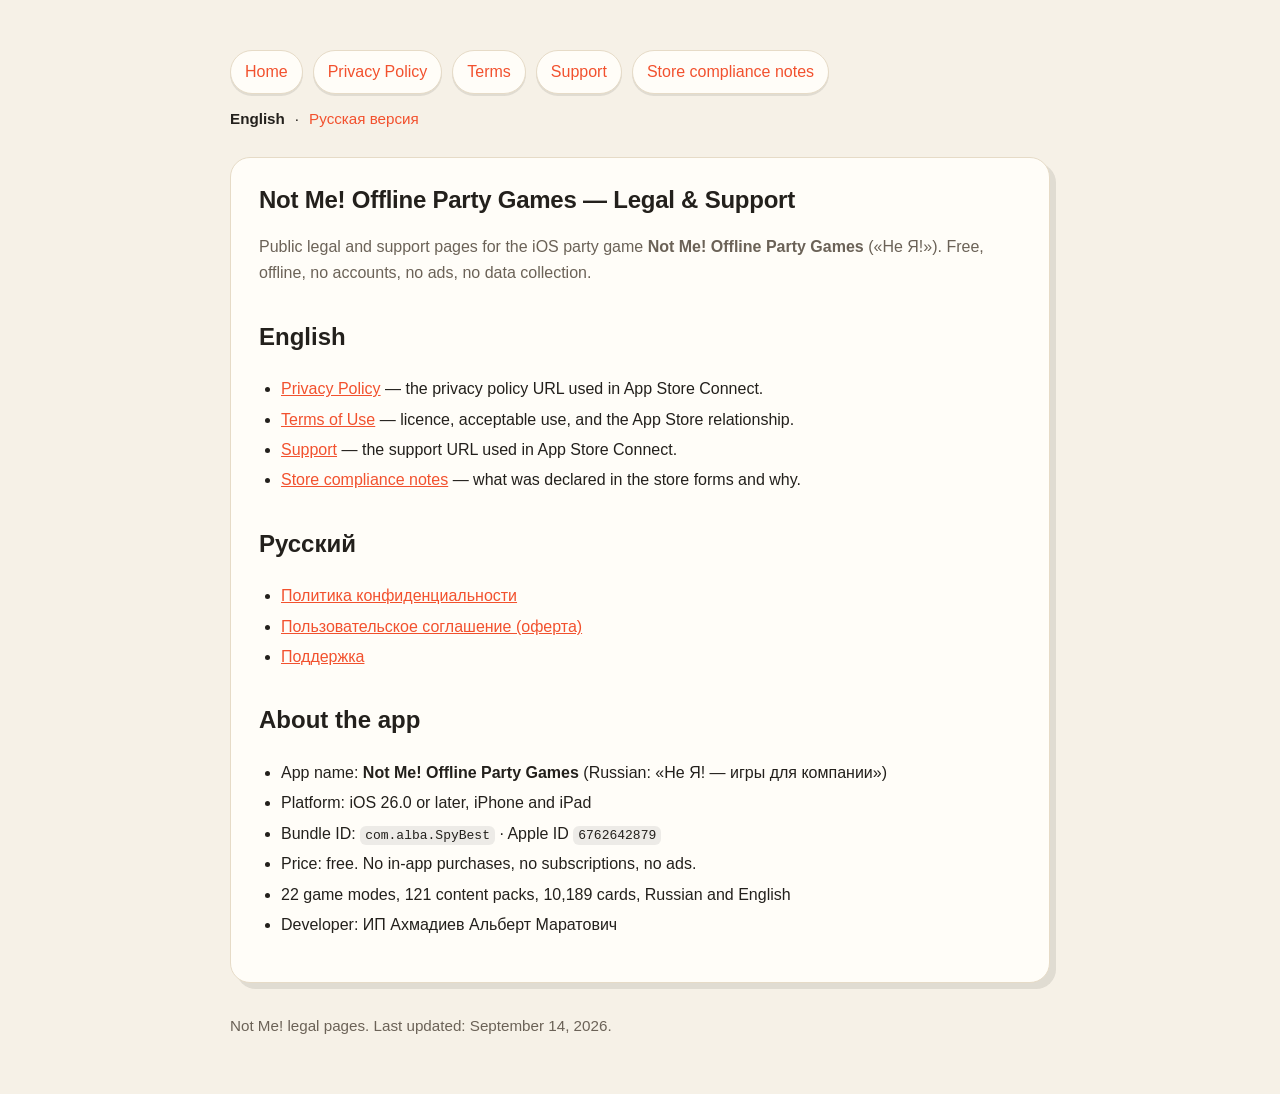
==== index.html @ 0fd3f140 "docs: legal and support pages for Not Me! Offline Party Games Public EN/RU privacy policy, terms of " ====
<!doctype html>
<html lang="en"><head><meta charset="utf-8"><meta name="viewport" content="width=device-width, initial-scale=1"><title>Legal &amp; Support — Not Me! Offline Party Games</title><link rel="stylesheet" href="styles.css"></head>
<body><main><nav><a href="./">Home</a><a href="privacy.html">Privacy Policy</a><a href="terms.html">Terms</a><a href="support.html">Support</a><a href="store-compliance.html">Store compliance notes</a></nav>
<p class="lang"><strong>English</strong> · <a href="privacy-ru.html">Русская версия</a></p>
<section class="card">
<h1>Not Me! Offline Party Games — Legal &amp; Support</h1>
<p class="muted">Public legal and support pages for the iOS party game <strong>Not Me! Offline Party Games</strong> («Не Я!»). Free, offline, no accounts, no ads, no data collection.</p>
<h2>English</h2>
<ul>
<li><a href="privacy.html">Privacy Policy</a> — the privacy policy URL used in App Store Connect.</li>
<li><a href="terms.html">Terms of Use</a> — licence, acceptable use, and the App Store relationship.</li>
<li><a href="support.html">Support</a> — the support URL used in App Store Connect.</li>
<li><a href="store-compliance.html">Store compliance notes</a> — what was declared in the store forms and why.</li>
</ul>
<h2>Русский</h2>
<ul>
<li><a href="privacy-ru.html">Политика конфиденциальности</a></li>
<li><a href="terms-ru.html">Пользовательское соглашение (оферта)</a></li>
<li><a href="support-ru.html">Поддержка</a></li>
</ul>
<h2>About the app</h2>
<ul>
<li>App name: <strong>Not Me! Offline Party Games</strong> (Russian: «Не Я! — игры для компании»)</li>
<li>Platform: iOS 26.0 or later, iPhone and iPad</li>
<li>Bundle ID: <code>com.alba.SpyBest</code> · Apple ID <code>6762642879</code></li>
<li>Price: free. No in-app purchases, no subscriptions, no ads.</li>
<li>22 game modes, 121 content packs, 10,189 cards, Russian and English</li>
<li>Developer: ИП Ахмадиев Альберт Маратович</li>
</ul>
</section><footer>Not Me! legal pages. Last updated: September 14, 2026.</footer></main></body></html>
---- styles.css ----
:root {
  color-scheme: light dark;
  --bg: #f6f1e7;
  --card: #fffdf8;
  --text: #23201c;
  --muted: #6b6257;
  --accent: #f2512e;
  --border: #e6dbc7;
  --shadow: rgba(35, 32, 28, .10);
}
@media (prefers-color-scheme: dark) {
  :root {
    --bg: #1c1814;
    --card: #262119;
    --text: #f4ece0;
    --muted: #b9ab97;
    --accent: #ff7a5c;
    --border: #3b332a;
    --shadow: rgba(0, 0, 0, .45);
  }
}
* { box-sizing: border-box; }
body {
  margin: 0;
  font-family: -apple-system, BlinkMacSystemFont, "Segoe UI", Roboto, Arial, sans-serif;
  background: var(--bg);
  color: var(--text);
  line-height: 1.65;
}
main { max-width: 860px; margin: 0 auto; padding: 32px 20px 56px; }
nav { display: flex; flex-wrap: wrap; gap: 10px; margin: 18px 0 12px; }
nav a {
  background: var(--card);
  border: 1px solid var(--border);
  border-radius: 999px;
  padding: 8px 14px;
  text-decoration: none;
  box-shadow: 0 2px 0 var(--shadow);
}
nav a:hover { border-color: var(--accent); }
.lang { display: flex; gap: 10px; margin: 0 0 26px; font-size: .95rem; }
.lang a { text-decoration: none; }
a { color: var(--accent); }
.card {
  background: var(--card);
  border: 1px solid var(--border);
  border-radius: 20px;
  padding: 28px;
  box-shadow: 6px 6px 0 var(--shadow);
}
h1 { line-height: 1.15; margin-top: 0; letter-spacing: -.01em; }
h2 { margin-top: 30px; }
.muted { color: var(--muted); }
code { background: rgba(127, 127, 127, .14); padding: 2px 5px; border-radius: 6px; }
ul { padding-left: 22px; }
li { margin: 4px 0; }
footer { margin-top: 30px; color: var(--muted); font-size: .95rem; }
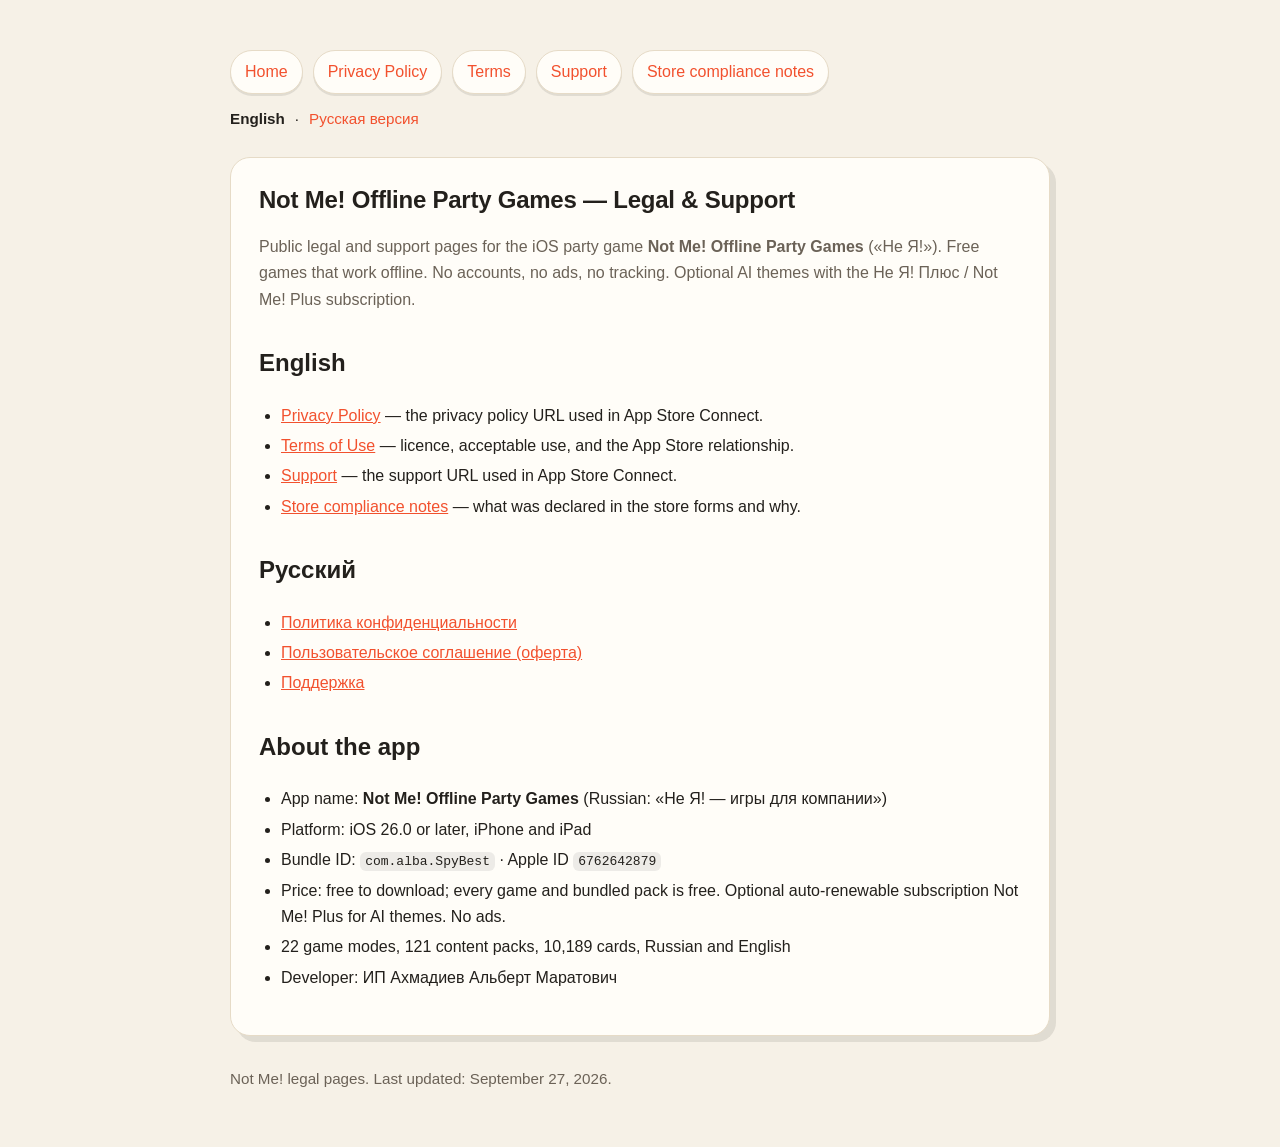
==== commit d0e2a1cc: "docs: privacy, terms and support for version 1.2 (AI themes, Not Me! Plus) Version 1.2 adds one opti" ====
--- a/index.html
+++ b/index.html
@@ -4,7 +4,7 @@
 <p class="lang"><strong>English</strong> · <a href="privacy-ru.html">Русская версия</a></p>
 <section class="card">
 <h1>Not Me! Offline Party Games — Legal &amp; Support</h1>
-<p class="muted">Public legal and support pages for the iOS party game <strong>Not Me! Offline Party Games</strong> («Не Я!»). Free, offline, no accounts, no ads, no data collection.</p>
+<p class="muted">Public legal and support pages for the iOS party game <strong>Not Me! Offline Party Games</strong> («Не Я!»). Free games that work offline. No accounts, no ads, no tracking. Optional AI themes with the Не Я! Плюс / Not Me! Plus subscription.</p>
 <h2>English</h2>
 <ul>
 <li><a href="privacy.html">Privacy Policy</a> — the privacy policy URL used in App Store Connect.</li>
@@ -23,8 +23,8 @@
 <li>App name: <strong>Not Me! Offline Party Games</strong> (Russian: «Не Я! — игры для компании»)</li>
 <li>Platform: iOS 26.0 or later, iPhone and iPad</li>
 <li>Bundle ID: <code>com.alba.SpyBest</code> · Apple ID <code>6762642879</code></li>
-<li>Price: free. No in-app purchases, no subscriptions, no ads.</li>
+<li>Price: free to download; every game and bundled pack is free. Optional auto-renewable subscription Not Me! Plus for AI themes. No ads.</li>
 <li>22 game modes, 121 content packs, 10,189 cards, Russian and English</li>
 <li>Developer: ИП Ахмадиев Альберт Маратович</li>
 </ul>
-</section><footer>Not Me! legal pages. Last updated: September 14, 2026.</footer></main></body></html>
+</section><footer>Not Me! legal pages. Last updated: September 27, 2026.</footer></main></body></html>
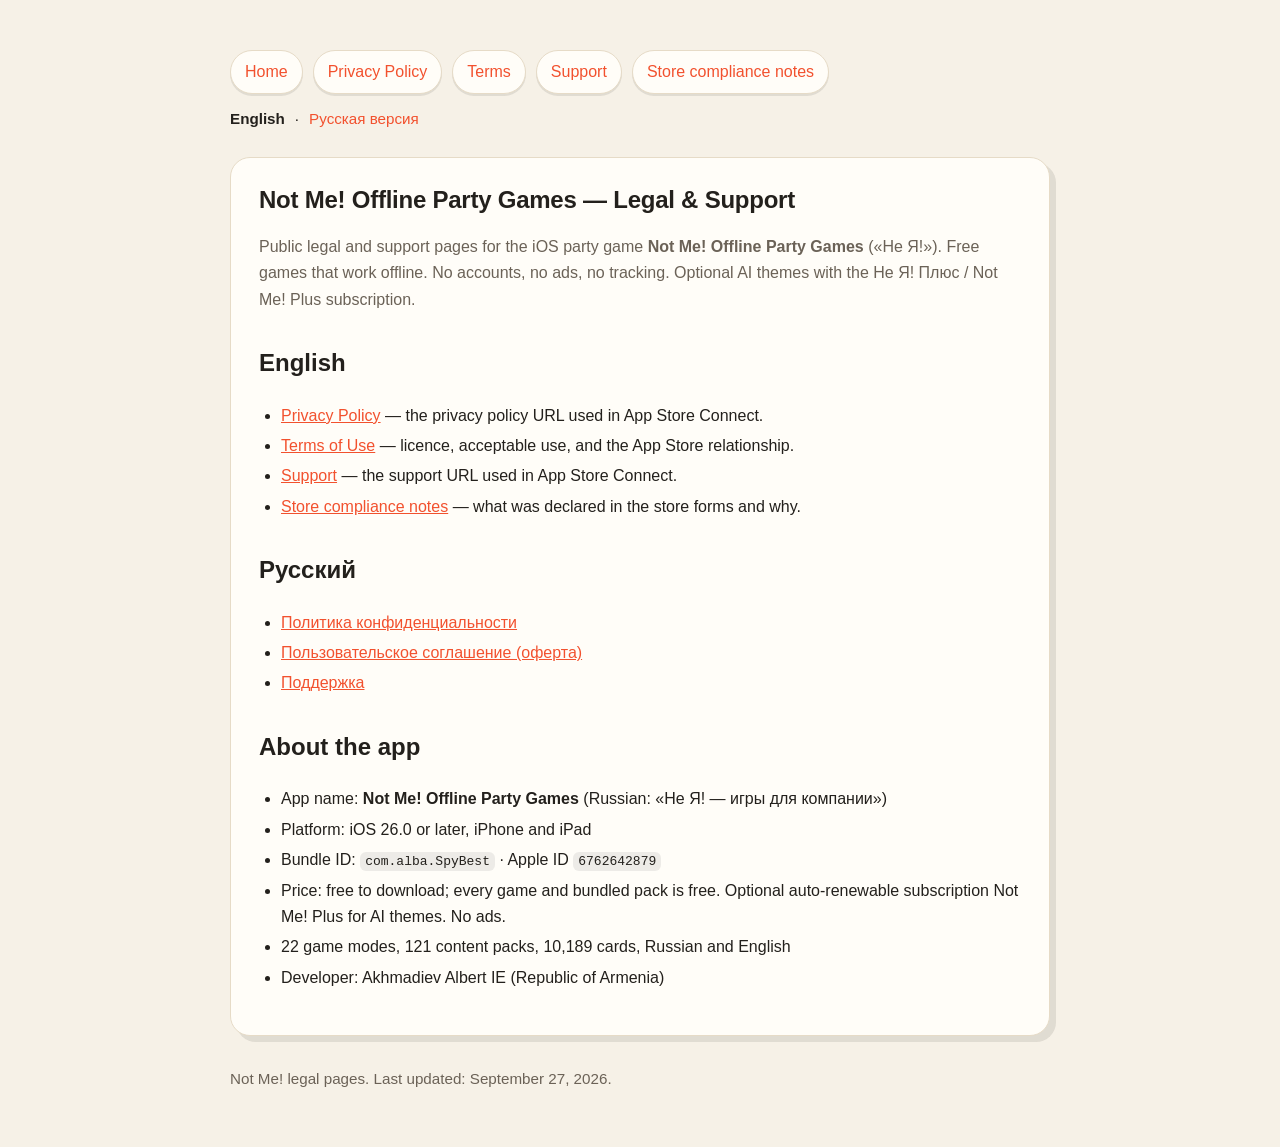
==== commit 6a549f63: "docs: publisher is Akhmadiev Albert IE (Republic of Armenia) The App Store seller is an individual e" ====
--- a/index.html
+++ b/index.html
@@ -25,6 +25,6 @@
 <li>Bundle ID: <code>com.alba.SpyBest</code> · Apple ID <code>6762642879</code></li>
 <li>Price: free to download; every game and bundled pack is free. Optional auto-renewable subscription Not Me! Plus for AI themes. No ads.</li>
 <li>22 game modes, 121 content packs, 10,189 cards, Russian and English</li>
-<li>Developer: ИП Ахмадиев Альберт Маратович</li>
+<li>Developer: Akhmadiev Albert IE (Republic of Armenia)</li>
 </ul>
 </section><footer>Not Me! legal pages. Last updated: September 27, 2026.</footer></main></body></html>
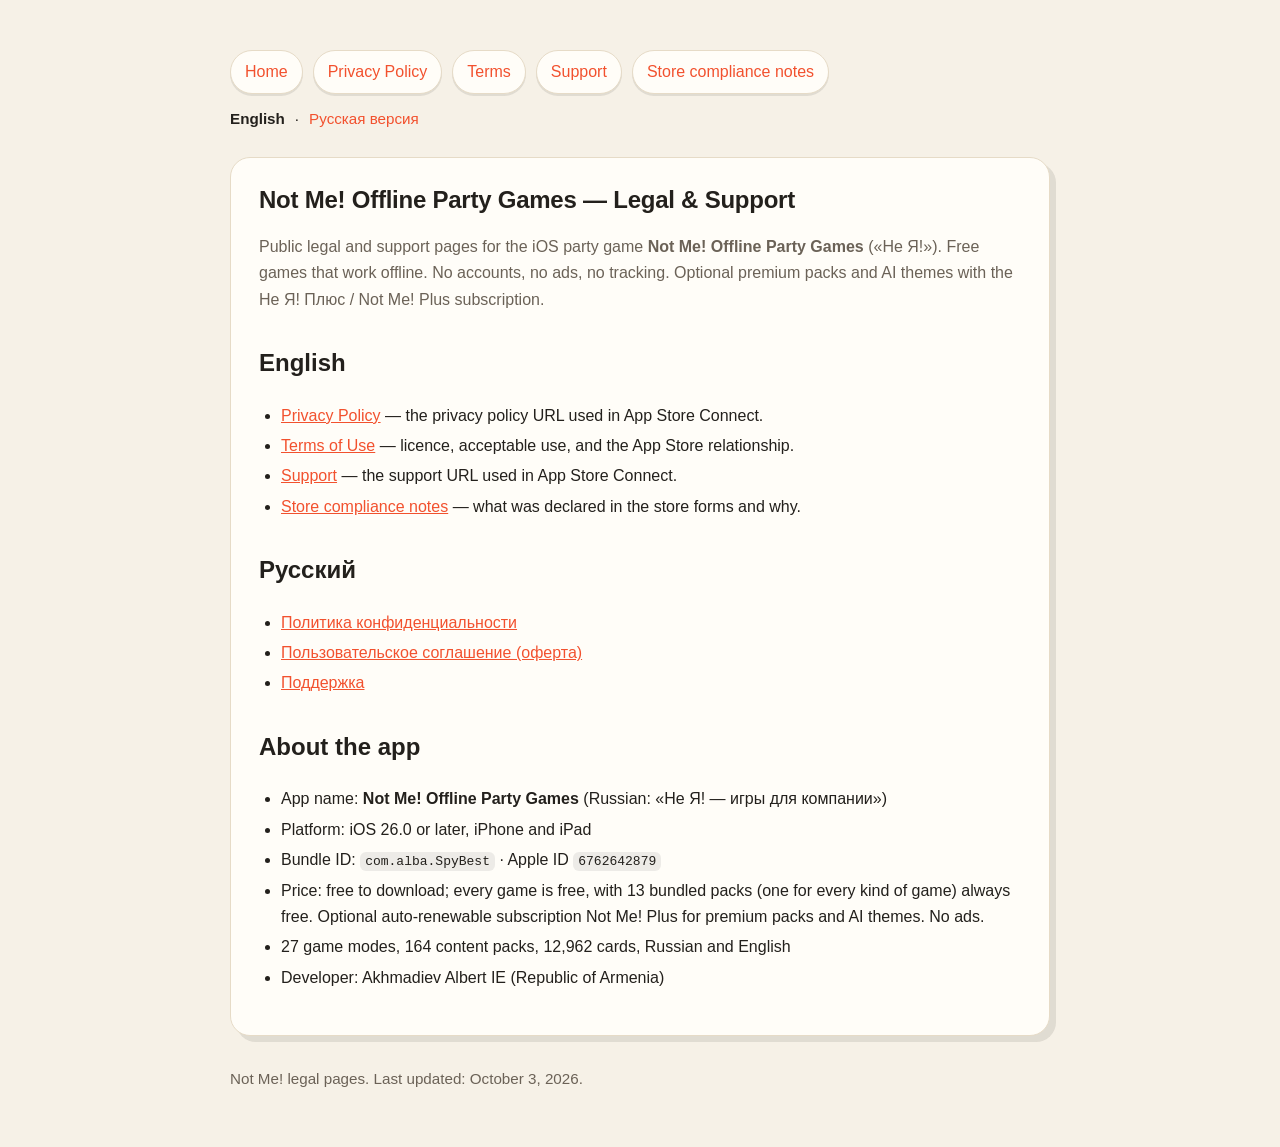
==== commit e983a4ce: "docs: legal and support pages for version 1.3 (premium packs, five new games) - Privacy (EN/RU): mir" ====
--- a/index.html
+++ b/index.html
@@ -4,7 +4,7 @@
 <p class="lang"><strong>English</strong> · <a href="privacy-ru.html">Русская версия</a></p>
 <section class="card">
 <h1>Not Me! Offline Party Games — Legal &amp; Support</h1>
-<p class="muted">Public legal and support pages for the iOS party game <strong>Not Me! Offline Party Games</strong> («Не Я!»). Free games that work offline. No accounts, no ads, no tracking. Optional AI themes with the Не Я! Плюс / Not Me! Plus subscription.</p>
+<p class="muted">Public legal and support pages for the iOS party game <strong>Not Me! Offline Party Games</strong> («Не Я!»). Free games that work offline. No accounts, no ads, no tracking. Optional premium packs and AI themes with the Не Я! Плюс / Not Me! Plus subscription.</p>
 <h2>English</h2>
 <ul>
 <li><a href="privacy.html">Privacy Policy</a> — the privacy policy URL used in App Store Connect.</li>
@@ -23,8 +23,8 @@
 <li>App name: <strong>Not Me! Offline Party Games</strong> (Russian: «Не Я! — игры для компании»)</li>
 <li>Platform: iOS 26.0 or later, iPhone and iPad</li>
 <li>Bundle ID: <code>com.alba.SpyBest</code> · Apple ID <code>6762642879</code></li>
-<li>Price: free to download; every game and bundled pack is free. Optional auto-renewable subscription Not Me! Plus for AI themes. No ads.</li>
-<li>22 game modes, 121 content packs, 10,189 cards, Russian and English</li>
+<li>Price: free to download; every game is free, with 13 bundled packs (one for every kind of game) always free. Optional auto-renewable subscription Not Me! Plus for premium packs and AI themes. No ads.</li>
+<li>27 game modes, 164 content packs, 12,962 cards, Russian and English</li>
 <li>Developer: Akhmadiev Albert IE (Republic of Armenia)</li>
 </ul>
-</section><footer>Not Me! legal pages. Last updated: September 27, 2026.</footer></main></body></html>
+</section><footer>Not Me! legal pages. Last updated: October 3, 2026.</footer></main></body></html>
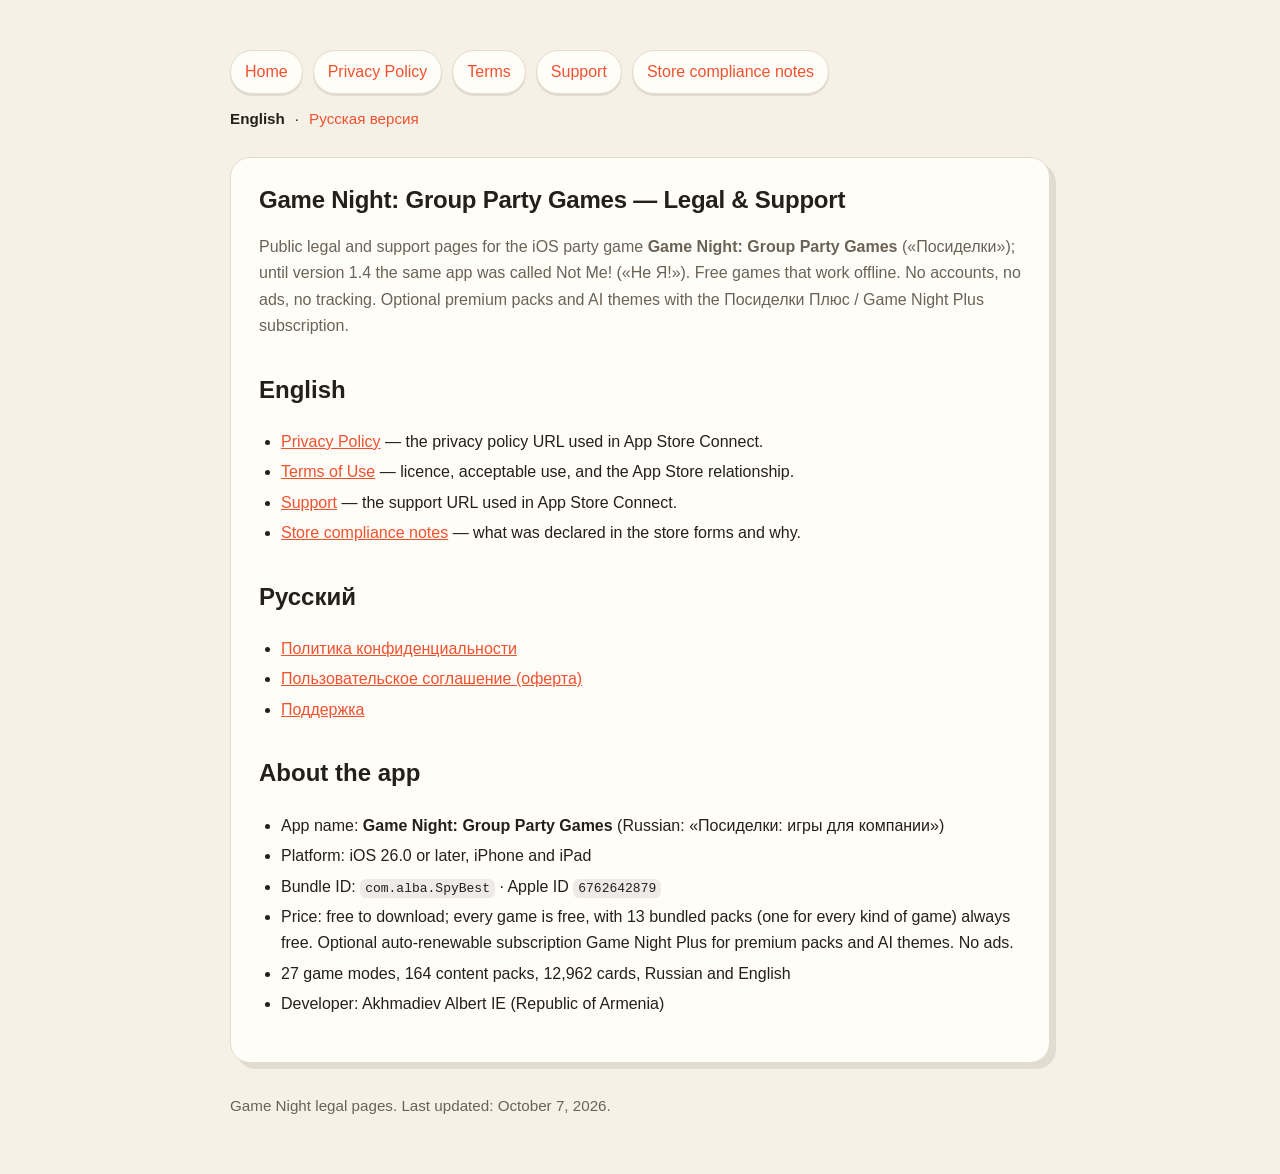
==== commit 2df99c21: "Rename: Not Me! is now Game Night / Посиделки (version 1.5); subscription is Game Night Plus" ====
--- a/index.html
+++ b/index.html
@@ -1,10 +1,10 @@
 <!doctype html>
-<html lang="en"><head><meta charset="utf-8"><meta name="viewport" content="width=device-width, initial-scale=1"><title>Legal &amp; Support — Not Me! Offline Party Games</title><link rel="stylesheet" href="styles.css"></head>
+<html lang="en"><head><meta charset="utf-8"><meta name="viewport" content="width=device-width, initial-scale=1"><title>Legal &amp; Support — Game Night: Group Party Games</title><link rel="stylesheet" href="styles.css"></head>
 <body><main><nav><a href="./">Home</a><a href="privacy.html">Privacy Policy</a><a href="terms.html">Terms</a><a href="support.html">Support</a><a href="store-compliance.html">Store compliance notes</a></nav>
 <p class="lang"><strong>English</strong> · <a href="privacy-ru.html">Русская версия</a></p>
 <section class="card">
-<h1>Not Me! Offline Party Games — Legal &amp; Support</h1>
-<p class="muted">Public legal and support pages for the iOS party game <strong>Not Me! Offline Party Games</strong> («Не Я!»). Free games that work offline. No accounts, no ads, no tracking. Optional premium packs and AI themes with the Не Я! Плюс / Not Me! Plus subscription.</p>
+<h1>Game Night: Group Party Games — Legal &amp; Support</h1>
+<p class="muted">Public legal and support pages for the iOS party game <strong>Game Night: Group Party Games</strong> («Посиделки»); until version 1.4 the same app was called Not Me! («Не Я!»). Free games that work offline. No accounts, no ads, no tracking. Optional premium packs and AI themes with the Посиделки Плюс / Game Night Plus subscription.</p>
 <h2>English</h2>
 <ul>
 <li><a href="privacy.html">Privacy Policy</a> — the privacy policy URL used in App Store Connect.</li>
@@ -20,11 +20,11 @@
 </ul>
 <h2>About the app</h2>
 <ul>
-<li>App name: <strong>Not Me! Offline Party Games</strong> (Russian: «Не Я! — игры для компании»)</li>
+<li>App name: <strong>Game Night: Group Party Games</strong> (Russian: «Посиделки: игры для компании»)</li>
 <li>Platform: iOS 26.0 or later, iPhone and iPad</li>
 <li>Bundle ID: <code>com.alba.SpyBest</code> · Apple ID <code>6762642879</code></li>
-<li>Price: free to download; every game is free, with 13 bundled packs (one for every kind of game) always free. Optional auto-renewable subscription Not Me! Plus for premium packs and AI themes. No ads.</li>
+<li>Price: free to download; every game is free, with 13 bundled packs (one for every kind of game) always free. Optional auto-renewable subscription Game Night Plus for premium packs and AI themes. No ads.</li>
 <li>27 game modes, 164 content packs, 12,962 cards, Russian and English</li>
 <li>Developer: Akhmadiev Albert IE (Republic of Armenia)</li>
 </ul>
-</section><footer>Not Me! legal pages. Last updated: October 3, 2026.</footer></main></body></html>
+</section><footer>Game Night legal pages. Last updated: October 7, 2026.</footer></main></body></html>
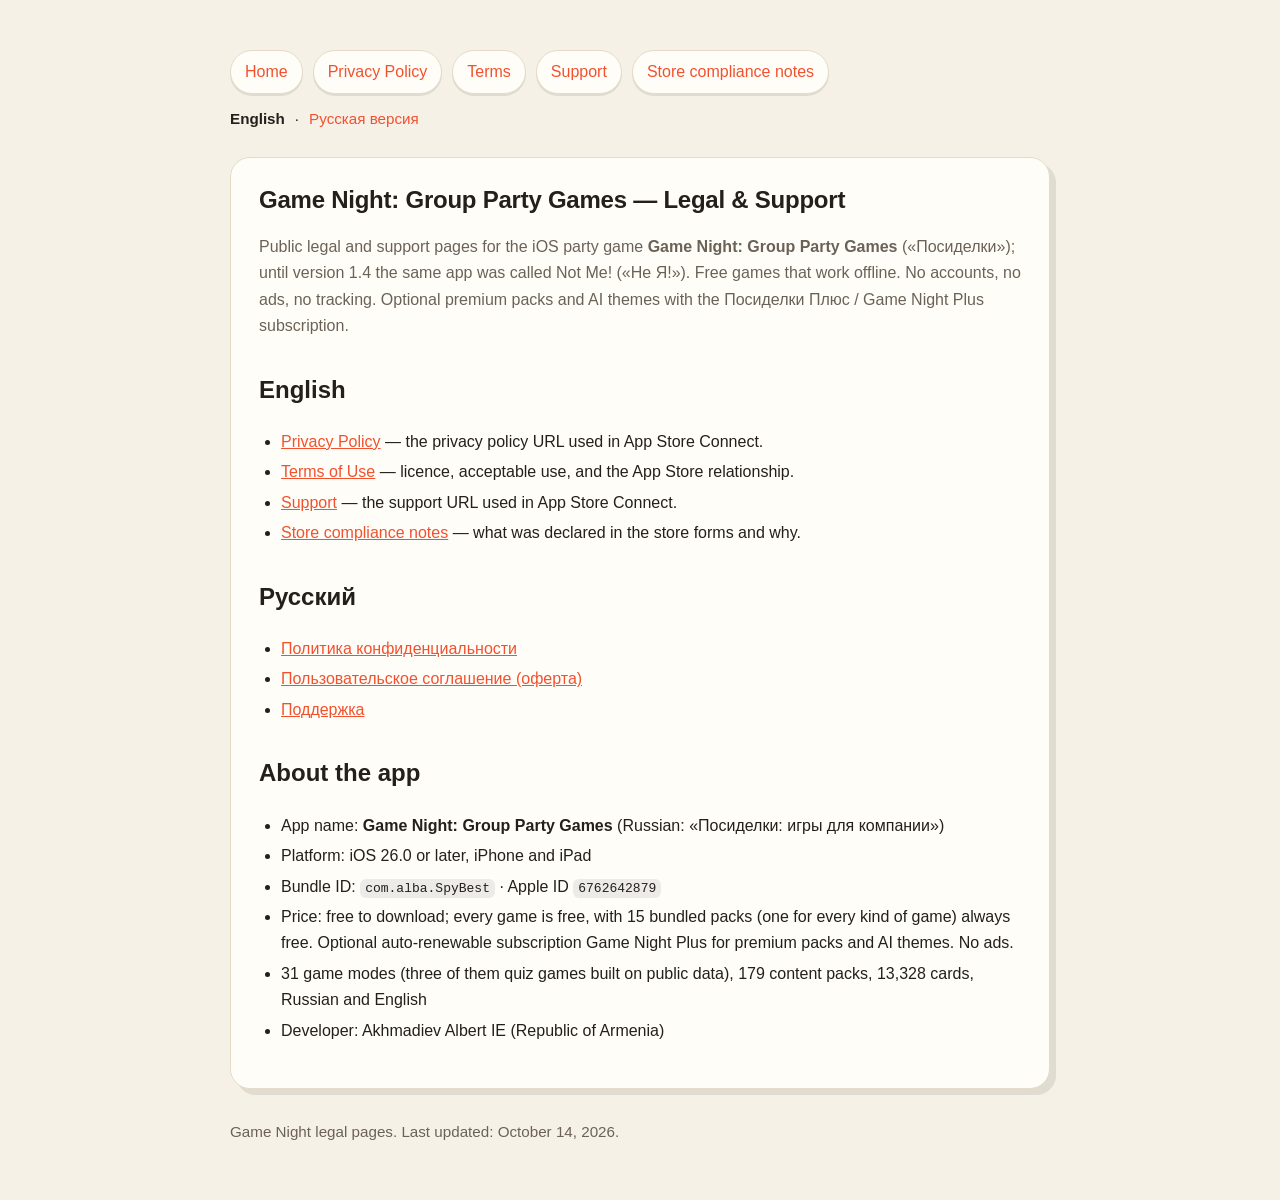
==== commit 8b3d1fd0: "docs: legal and support pages for version 1.6 (quiz games, data sources and licences) - Counts every" ====
--- a/index.html
+++ b/index.html
@@ -23,8 +23,8 @@
 <li>App name: <strong>Game Night: Group Party Games</strong> (Russian: «Посиделки: игры для компании»)</li>
 <li>Platform: iOS 26.0 or later, iPhone and iPad</li>
 <li>Bundle ID: <code>com.alba.SpyBest</code> · Apple ID <code>6762642879</code></li>
-<li>Price: free to download; every game is free, with 13 bundled packs (one for every kind of game) always free. Optional auto-renewable subscription Game Night Plus for premium packs and AI themes. No ads.</li>
-<li>27 game modes, 164 content packs, 12,962 cards, Russian and English</li>
+<li>Price: free to download; every game is free, with 15 bundled packs (one for every kind of game) always free. Optional auto-renewable subscription Game Night Plus for premium packs and AI themes. No ads.</li>
+<li>31 game modes (three of them quiz games built on public data), 179 content packs, 13,328 cards, Russian and English</li>
 <li>Developer: Akhmadiev Albert IE (Republic of Armenia)</li>
 </ul>
-</section><footer>Game Night legal pages. Last updated: October 7, 2026.</footer></main></body></html>
+</section><footer>Game Night legal pages. Last updated: October 14, 2026.</footer></main></body></html>
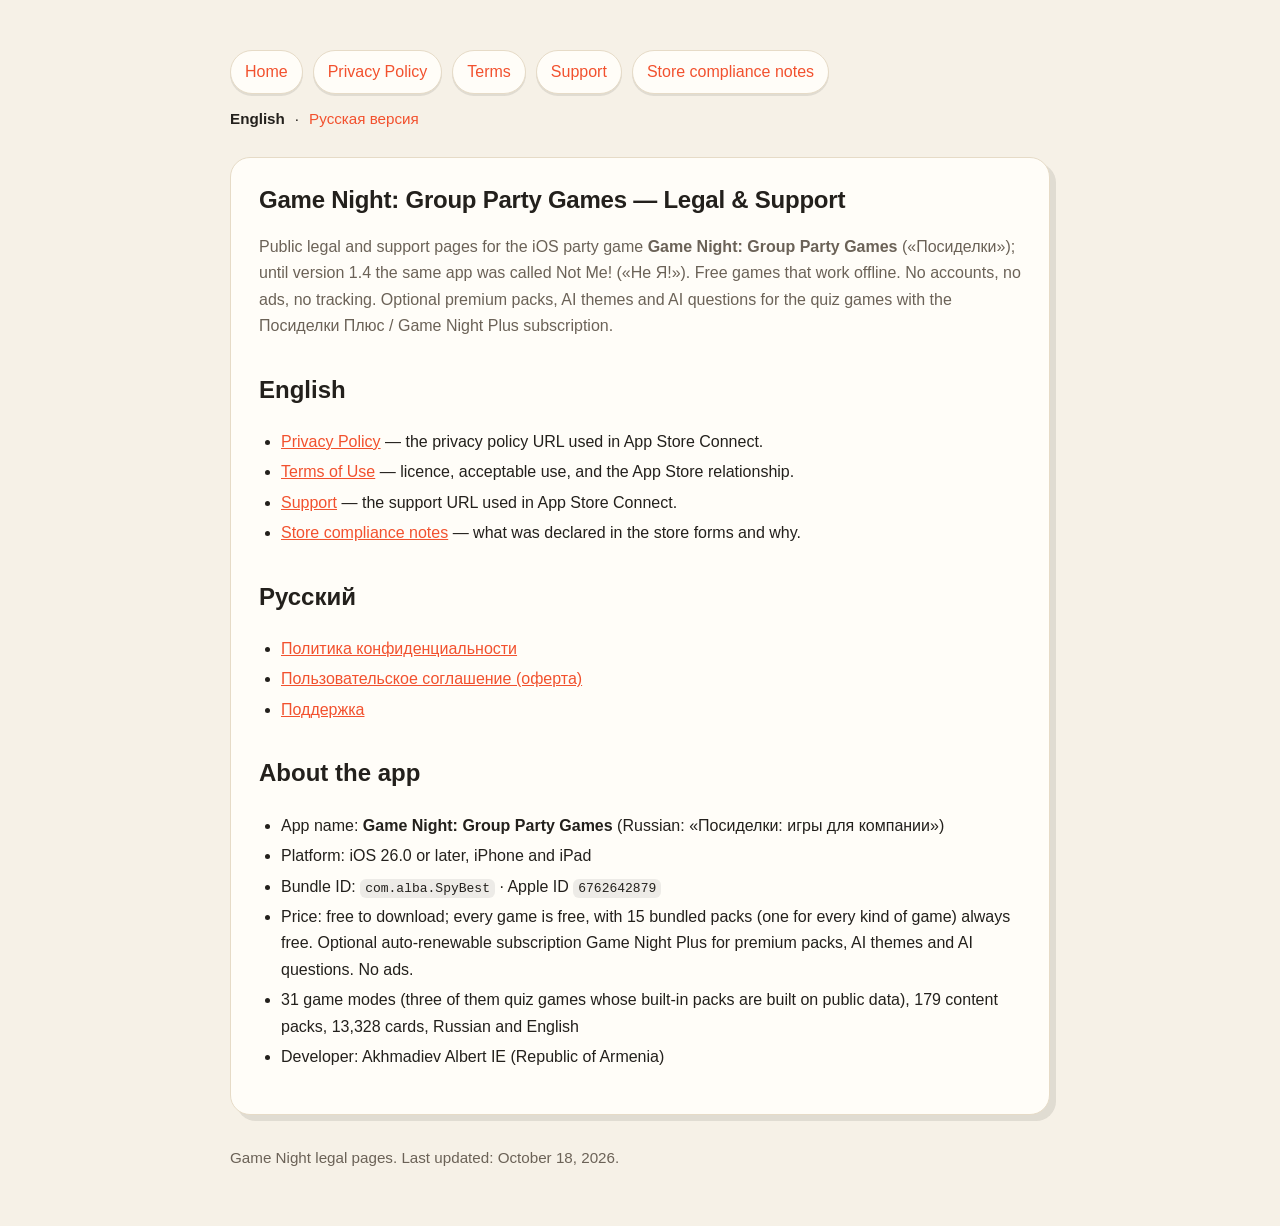
==== commit ffe56e62: "docs: legal and support pages for version 1.7 (AI questions) - Privacy (EN/RU): creating with AI now" ====
--- a/index.html
+++ b/index.html
@@ -4,7 +4,7 @@
 <p class="lang"><strong>English</strong> · <a href="privacy-ru.html">Русская версия</a></p>
 <section class="card">
 <h1>Game Night: Group Party Games — Legal &amp; Support</h1>
-<p class="muted">Public legal and support pages for the iOS party game <strong>Game Night: Group Party Games</strong> («Посиделки»); until version 1.4 the same app was called Not Me! («Не Я!»). Free games that work offline. No accounts, no ads, no tracking. Optional premium packs and AI themes with the Посиделки Плюс / Game Night Plus subscription.</p>
+<p class="muted">Public legal and support pages for the iOS party game <strong>Game Night: Group Party Games</strong> («Посиделки»); until version 1.4 the same app was called Not Me! («Не Я!»). Free games that work offline. No accounts, no ads, no tracking. Optional premium packs, AI themes and AI questions for the quiz games with the Посиделки Плюс / Game Night Plus subscription.</p>
 <h2>English</h2>
 <ul>
 <li><a href="privacy.html">Privacy Policy</a> — the privacy policy URL used in App Store Connect.</li>
@@ -23,8 +23,8 @@
 <li>App name: <strong>Game Night: Group Party Games</strong> (Russian: «Посиделки: игры для компании»)</li>
 <li>Platform: iOS 26.0 or later, iPhone and iPad</li>
 <li>Bundle ID: <code>com.alba.SpyBest</code> · Apple ID <code>6762642879</code></li>
-<li>Price: free to download; every game is free, with 15 bundled packs (one for every kind of game) always free. Optional auto-renewable subscription Game Night Plus for premium packs and AI themes. No ads.</li>
-<li>31 game modes (three of them quiz games built on public data), 179 content packs, 13,328 cards, Russian and English</li>
+<li>Price: free to download; every game is free, with 15 bundled packs (one for every kind of game) always free. Optional auto-renewable subscription Game Night Plus for premium packs, AI themes and AI questions. No ads.</li>
+<li>31 game modes (three of them quiz games whose built-in packs are built on public data), 179 content packs, 13,328 cards, Russian and English</li>
 <li>Developer: Akhmadiev Albert IE (Republic of Armenia)</li>
 </ul>
-</section><footer>Game Night legal pages. Last updated: October 14, 2026.</footer></main></body></html>
+</section><footer>Game Night legal pages. Last updated: October 18, 2026.</footer></main></body></html>
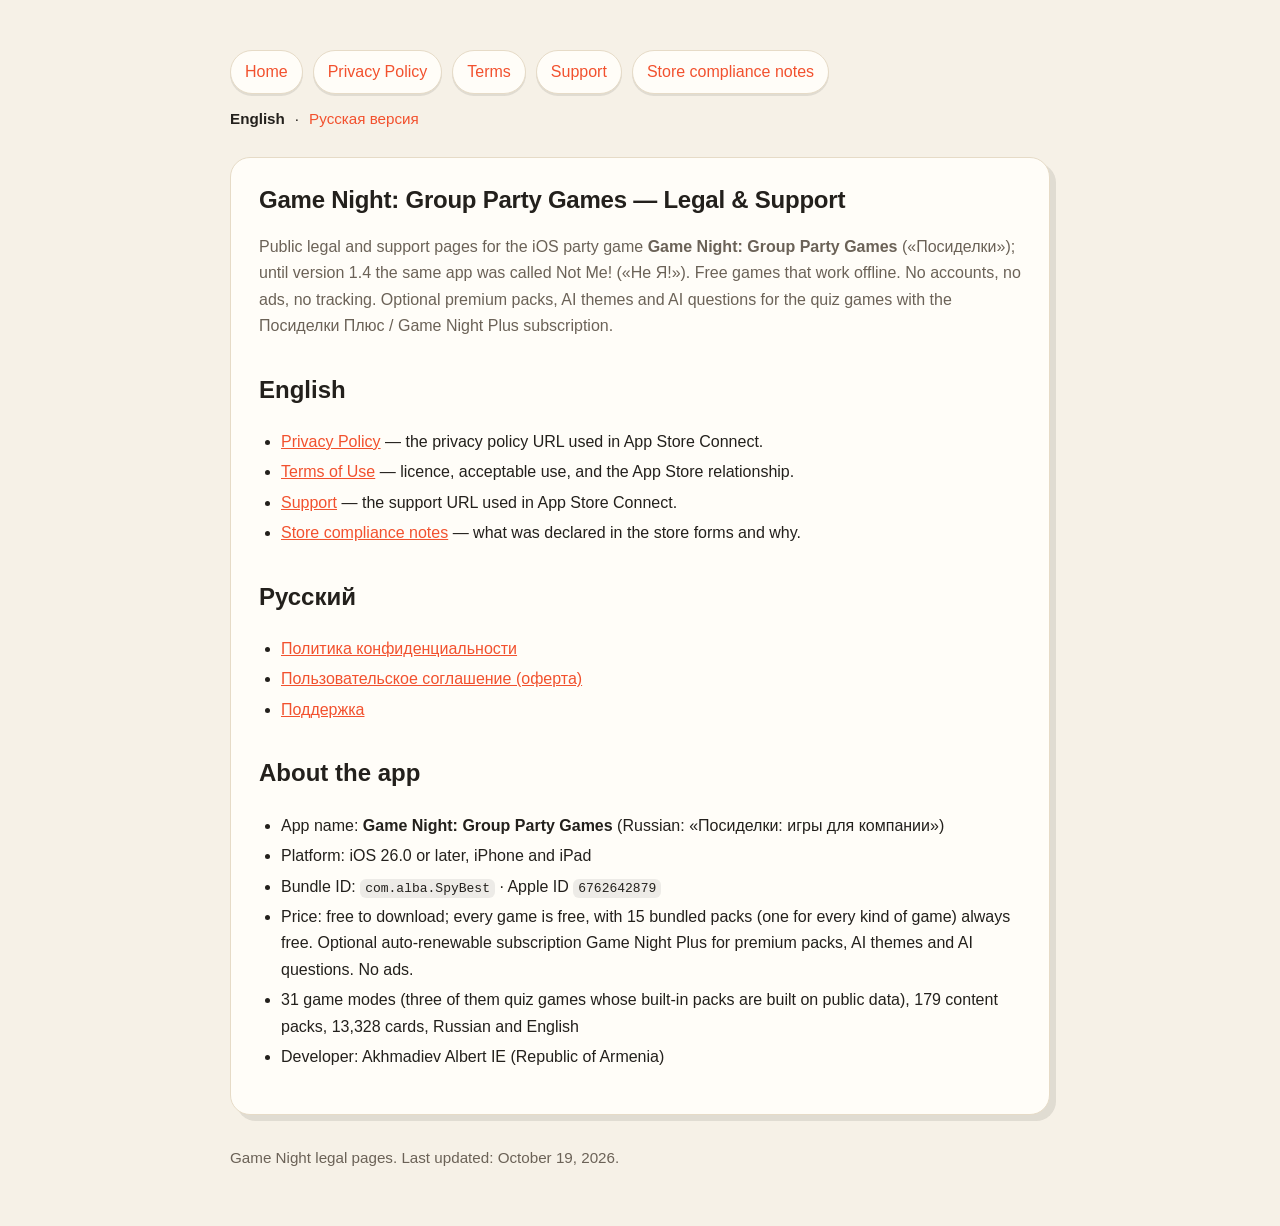
==== commit 0d30313b: "docs: legal and support pages for version 1.8 (anonymous statistics, welcome screen) Privacy (EN/RU)" ====
--- a/index.html
+++ b/index.html
@@ -27,4 +27,4 @@
 <li>31 game modes (three of them quiz games whose built-in packs are built on public data), 179 content packs, 13,328 cards, Russian and English</li>
 <li>Developer: Akhmadiev Albert IE (Republic of Armenia)</li>
 </ul>
-</section><footer>Game Night legal pages. Last updated: October 18, 2026.</footer></main></body></html>
+</section><footer>Game Night legal pages. Last updated: October 19, 2026.</footer></main></body></html>
